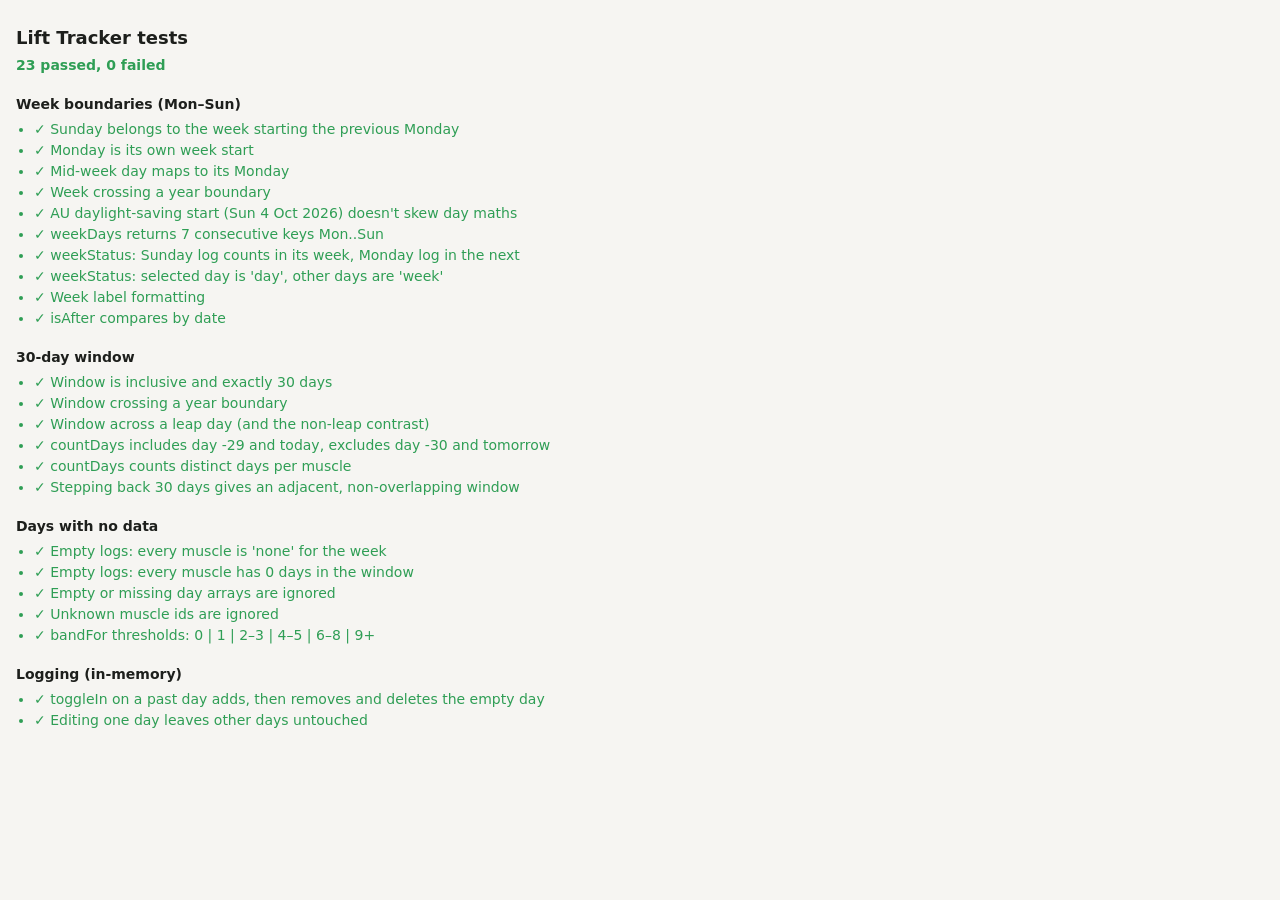
==== tests/index.html @ 6b6b5358 "Add Mon-Sun day strip for editing any past or present day Taps now log to the day selected in the st" ====
<!doctype html>
<html lang="en-AU">
<head>
  <meta charset="utf-8">
  <meta name="viewport" content="width=device-width, initial-scale=1">
  <title>Lift Tracker Tests</title>
  <style>
    :root { --bg: #f6f5f2; --ink: #1d1f1c; --pass: #2f9e55; --fail: #c62828; color-scheme: light; }
    @media (prefers-color-scheme: dark) {
      :root { --bg: #161816; --ink: #e8eae6; --pass: #4fc777; --fail: #ff6b6b; color-scheme: dark; }
    }
    body { background: var(--bg); color: var(--ink); font: 14px/1.5 system-ui, sans-serif; margin: 0; padding: 24px 16px; }
    h1 { font-size: 18px; margin: 0 0 4px; }
    #summary { font-weight: 700; margin-bottom: 16px; }
    .pass { color: var(--pass); }
    .fail { color: var(--fail); }
    h2 { font-size: 14px; margin: 18px 0 4px; }
    ul { margin: 0; padding-left: 18px; }
    pre { margin: 2px 0 6px; white-space: pre-wrap; }
  </style>
</head>
<body>
  <h1>Lift Tracker tests</h1>
  <div id="summary"></div>
  <div id="results"></div>

  <script src="../js/muscles.js"></script>
  <script src="../js/dates.js"></script>
  <script src="../js/stats.js"></script>
  <script src="tests.js"></script>
</body>
</html>
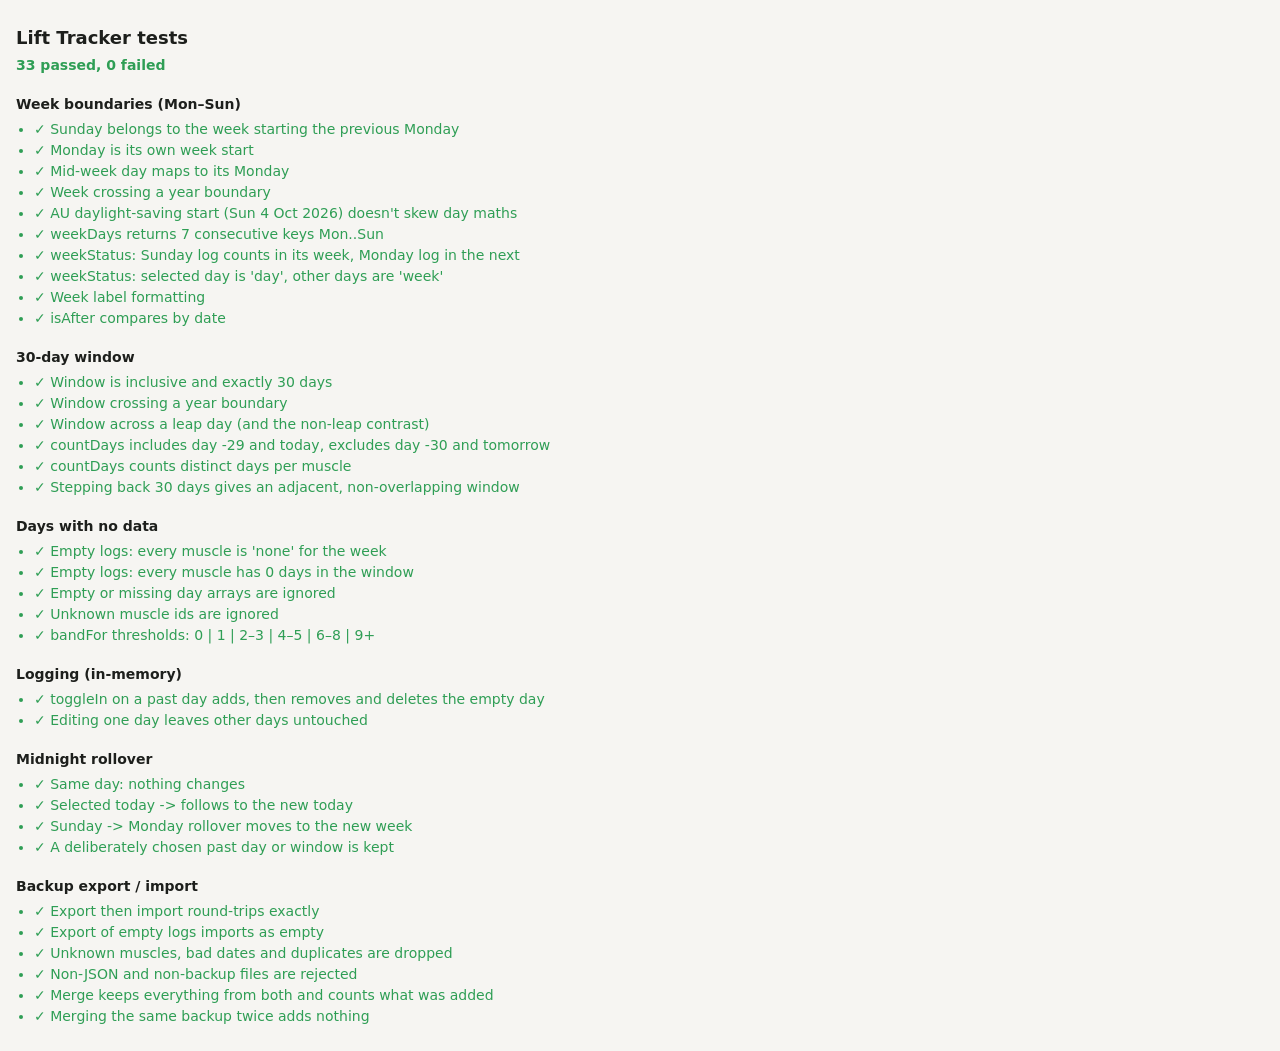
==== commit 2154568f: "Add backup: export/import (merge) and Chrome auto-backup to a file Export downloads a dated JSON bac" ====
--- a/tests/index.html
+++ b/tests/index.html
@@ -27,6 +27,7 @@
   <script src="../js/muscles.js"></script>
   <script src="../js/dates.js"></script>
   <script src="../js/stats.js"></script>
+  <script src="../js/backup.js"></script>
   <script src="tests.js"></script>
 </body>
 </html>
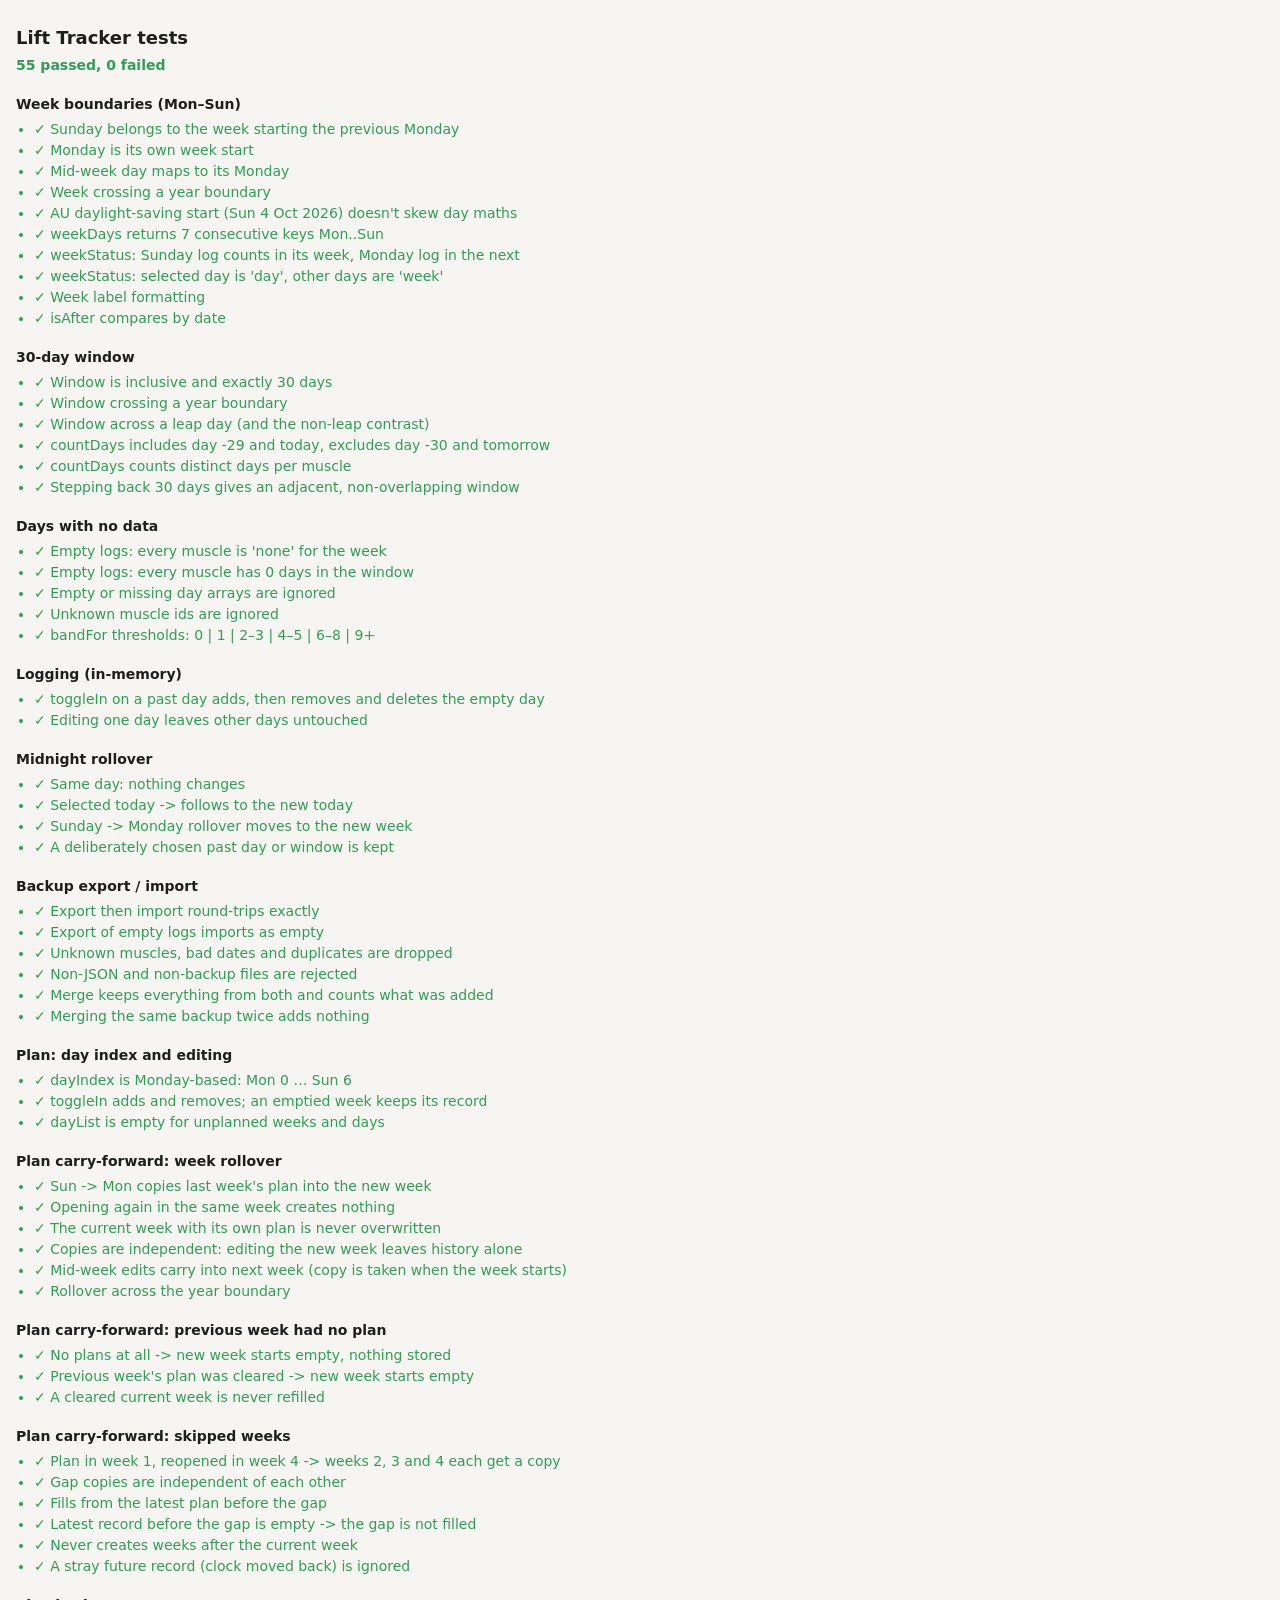
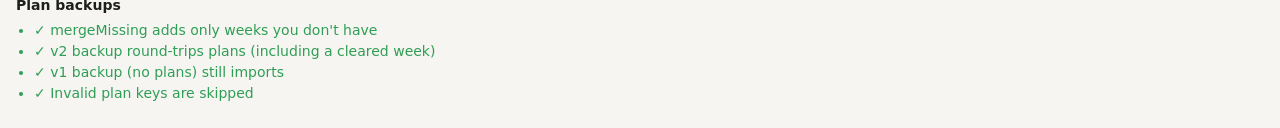
==== commit fcc84f28: "Add Plan tab with Week view link and weekly carry-forward (V3) Third tab (Week / Month / Plan): set " ====
--- a/tests/index.html
+++ b/tests/index.html
@@ -27,6 +27,7 @@
   <script src="../js/muscles.js"></script>
   <script src="../js/dates.js"></script>
   <script src="../js/stats.js"></script>
+  <script src="../js/plans.js"></script>
   <script src="../js/backup.js"></script>
   <script src="tests.js"></script>
 </body>
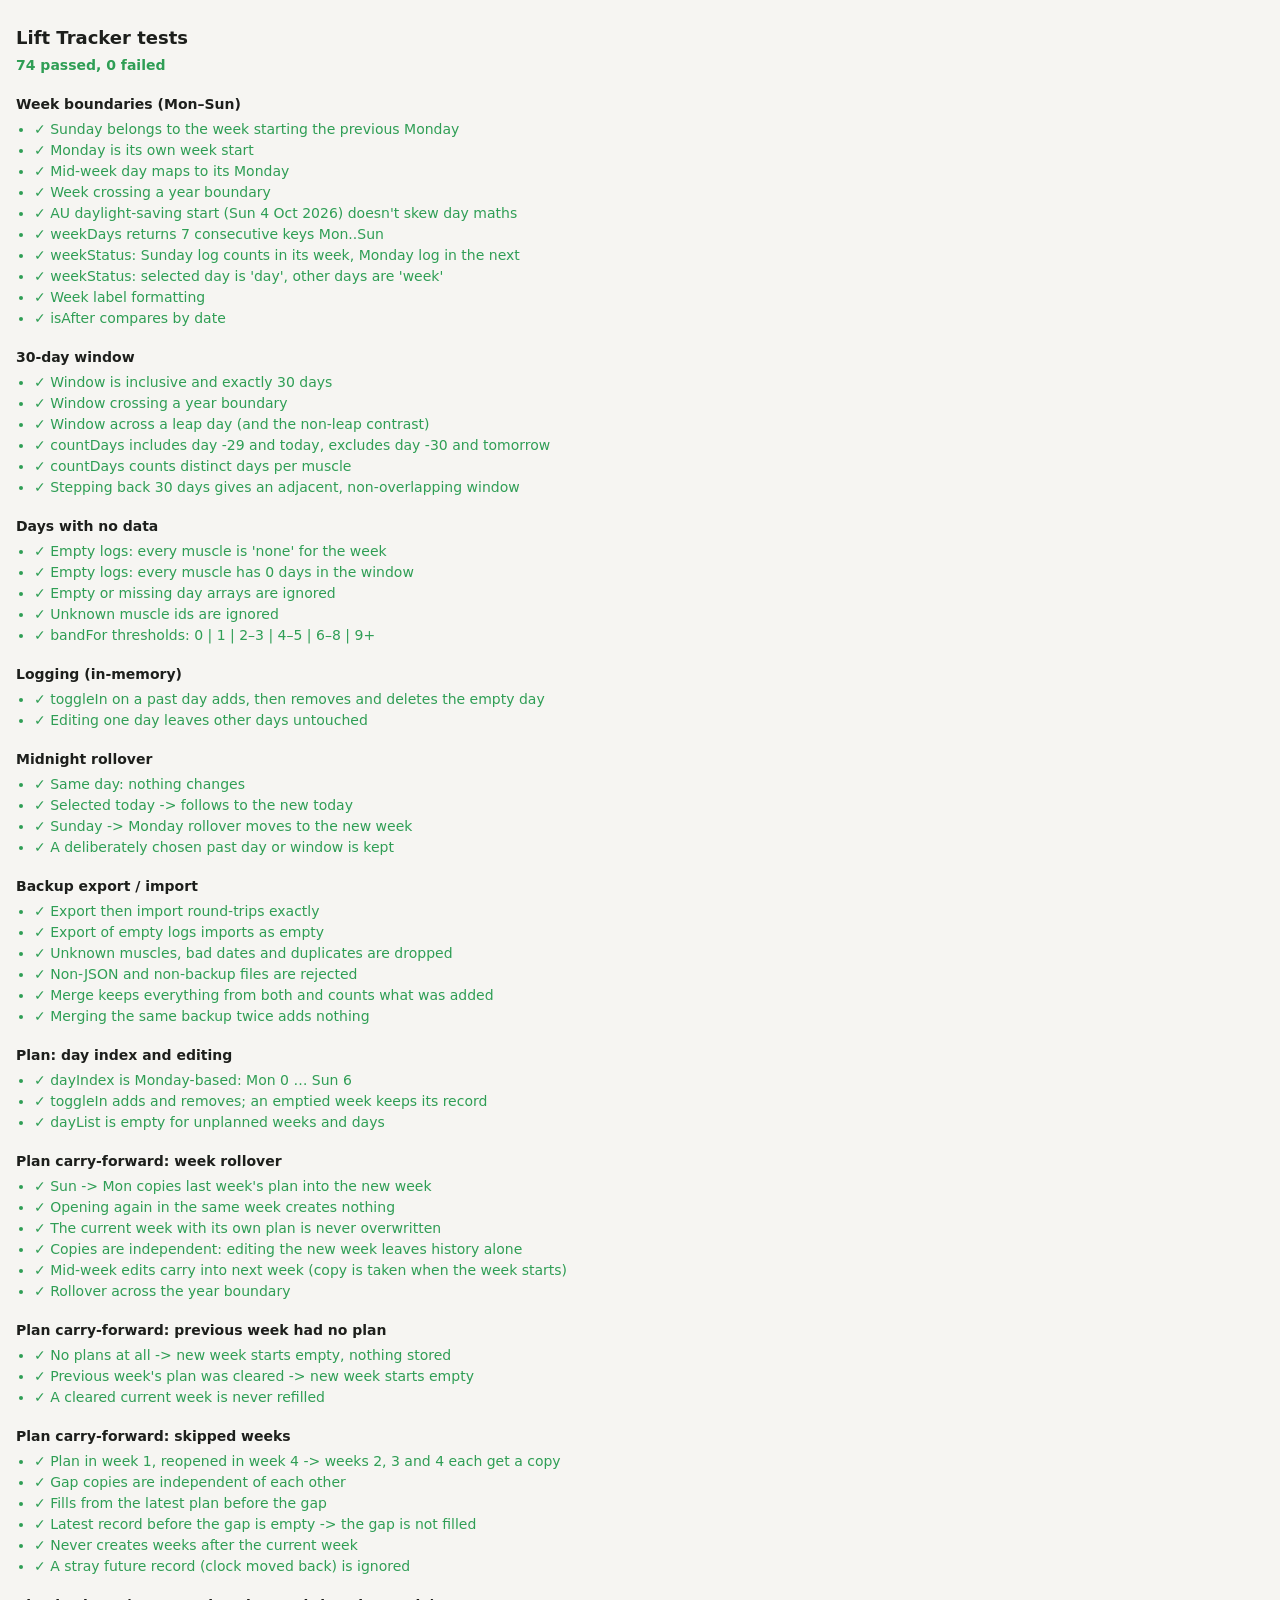
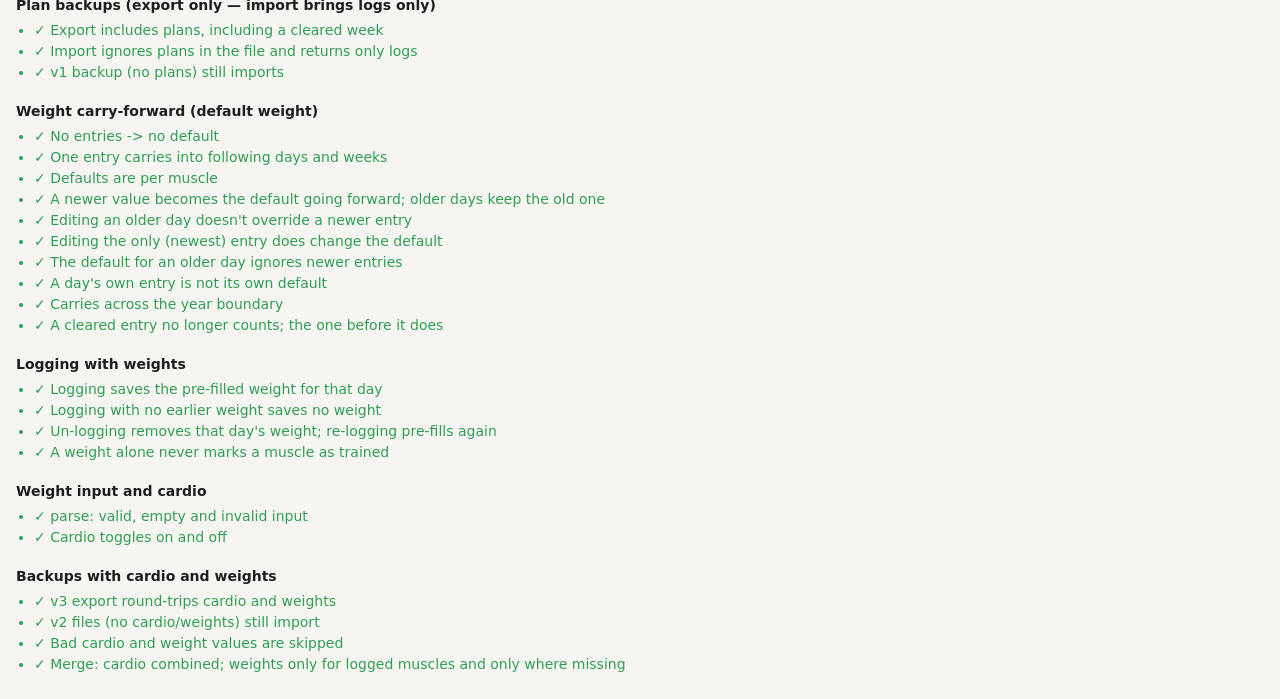
==== commit f1d324f7: "Add cardio tick and optional weight per muscle with carry-forward (V4) - Week view: a Cardio toggle " ====
--- a/tests/index.html
+++ b/tests/index.html
@@ -28,6 +28,7 @@
   <script src="../js/dates.js"></script>
   <script src="../js/stats.js"></script>
   <script src="../js/plans.js"></script>
+  <script src="../js/weights.js"></script>
   <script src="../js/backup.js"></script>
   <script src="tests.js"></script>
 </body>
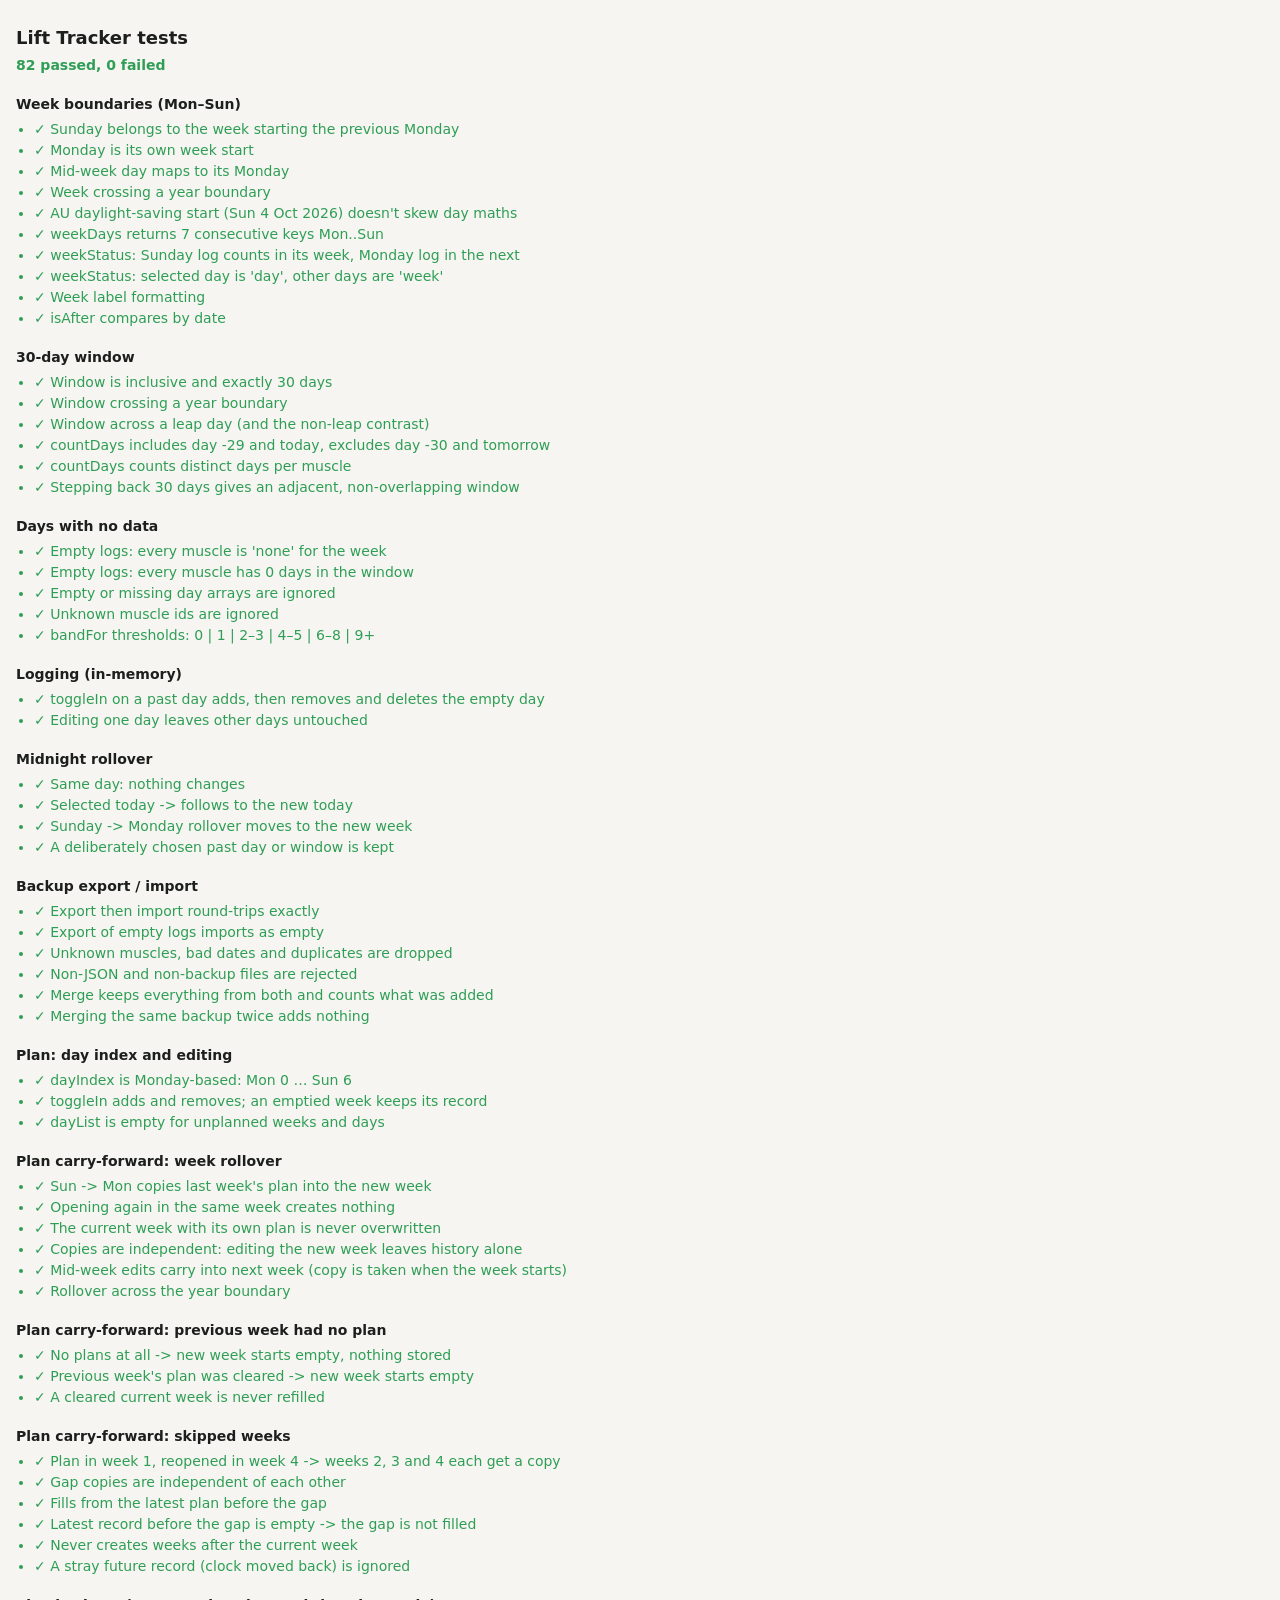
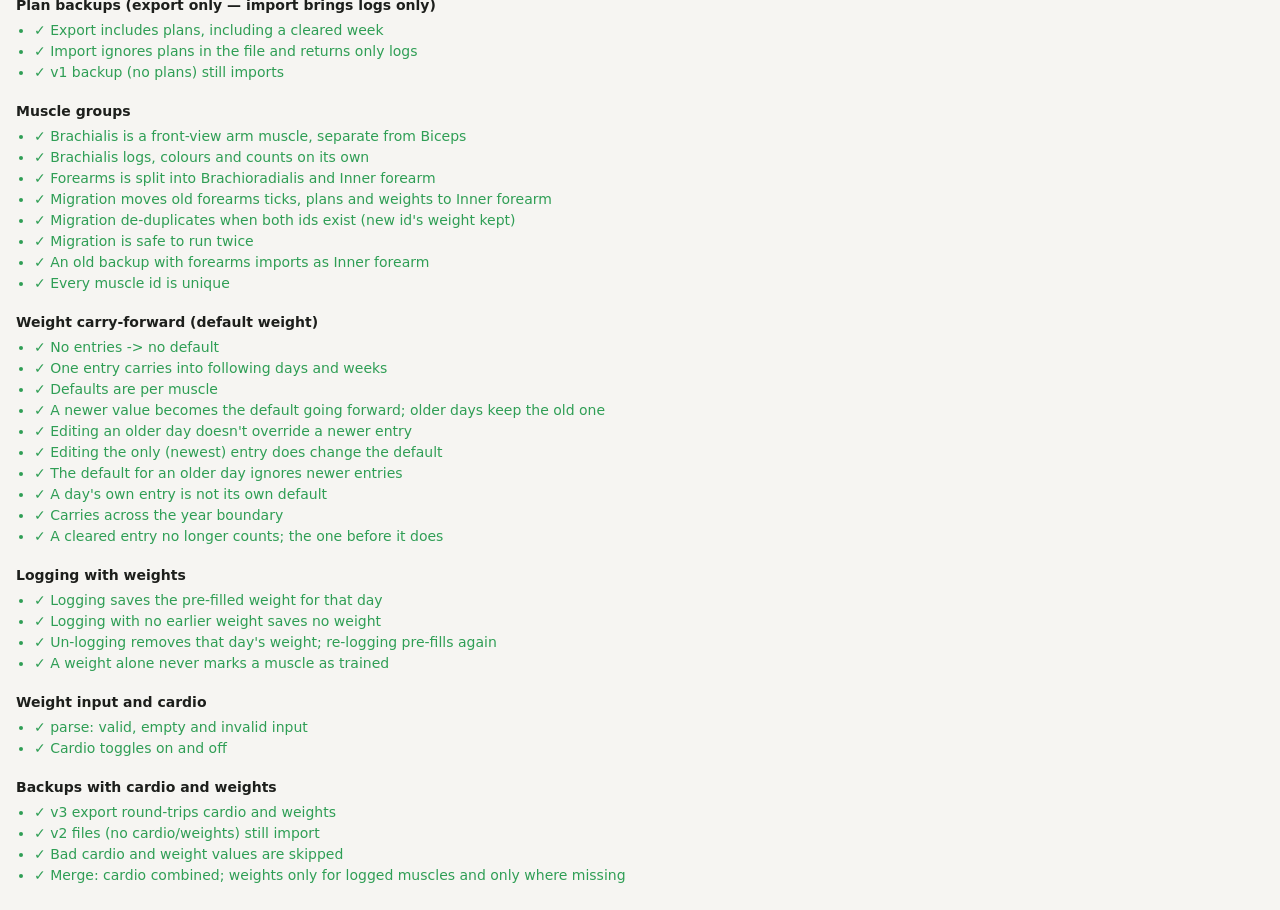
==== commit da3797c4: "Split Forearms into Brachioradialis and Inner forearm Two front-view tap targets: Brachioradialis is" ====
--- a/tests/index.html
+++ b/tests/index.html
@@ -27,6 +27,7 @@
   <script src="../js/muscles.js"></script>
   <script src="../js/dates.js"></script>
   <script src="../js/stats.js"></script>
+  <script src="../js/migrate.js"></script>
   <script src="../js/plans.js"></script>
   <script src="../js/weights.js"></script>
   <script src="../js/backup.js"></script>
